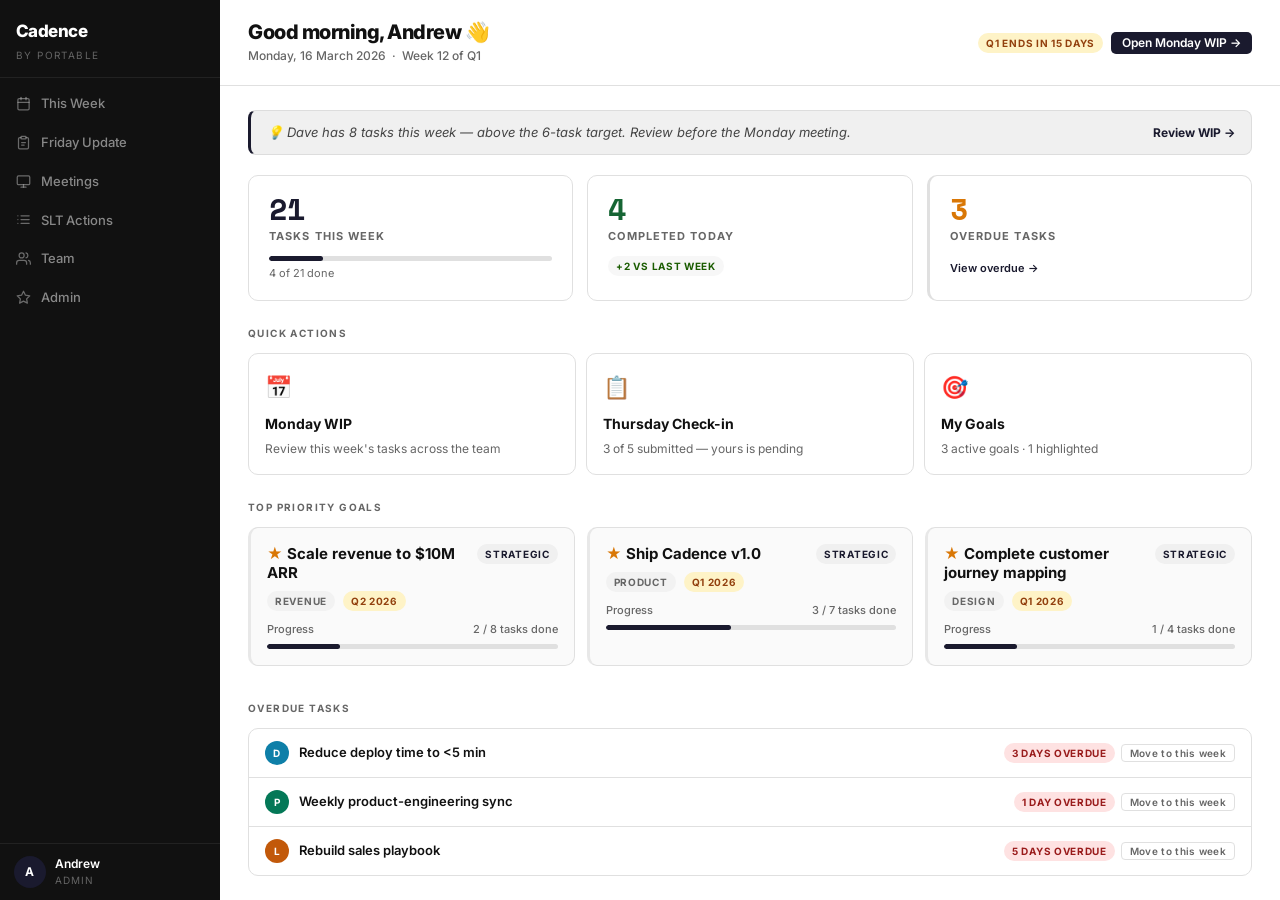
==== index.html @ b06bafb5 "Initial commit — Cadence by Portable prototype Navigation, This Week, Friday Update, Meetings, SLT A" ====
<!DOCTYPE html>
<html lang="en">
<head>
  <meta charset="UTF-8">
  <meta name="viewport" content="width=device-width, initial-scale=1.0">
  <title>Dashboard — Cadence</title>
  <link rel="stylesheet" href="styles.css">
</head>
<body>
<div class="app">
  <main class="main-content">
    <div class="page-header">
      <div>
        <h1>Good morning, Andrew 👋</h1>
        <div class="header-sub">Monday, 16 March 2026 &nbsp;·&nbsp; Week 12 of Q1</div>
      </div>
      <div class="flex items-center gap-8">
        <span class="tag tag-amber">Q1 ends in 15 days</span>
        <a href="wip.html" class="btn btn-primary btn-sm">Open Monday WIP →</a>
      </div>
    </div>

    <div class="page-body">

      <!-- SUGGESTION STRIP -->
      <div class="suggestion-strip">
        <span>💡 Dave has 8 tasks this week — above the 6-task target. Review before the Monday meeting.</span>
        <a href="wip.html" style="font-style:normal; font-weight:700; color:var(--purple); font-size:12px; white-space:nowrap">Review WIP →</a>
      </div>

      <!-- STATS ROW -->
      <div class="dash-grid mb-24">
        <div class="stat-card">
          <div class="stat-number purple">21</div>
          <div class="stat-label">Tasks this week</div>
          <div style="margin-top:10px">
            <div class="progress-track">
              <div class="progress-fill" style="width:19%"></div>
            </div>
            <div class="text-xs text-mid mt-4">4 of 21 done</div>
          </div>
        </div>
        <div class="stat-card">
          <div class="stat-number green">4</div>
          <div class="stat-label">Completed today</div>
          <div style="margin-top:10px">
            <div class="flex gap-4">
              <span class="tag tag-lime">+2 vs last week</span>
            </div>
          </div>
        </div>
        <div class="stat-card card-accent-lime" style="border-left-width:3px">
          <div class="stat-number" style="color:#D97706">3</div>
          <div class="stat-label">Overdue tasks</div>
          <div style="margin-top:10px">
            <a href="tasks.html" class="text-xs text-purple font-600">View overdue →</a>
          </div>
        </div>
      </div>

      <!-- QUICK ACTIONS -->
      <div class="section-heading">Quick actions</div>
      <div class="quick-actions mb-24">
        <a href="wip.html" class="quick-action-card">
          <div class="quick-action-icon">📅</div>
          <div class="quick-action-title">Monday WIP</div>
          <div class="quick-action-sub">Review this week's tasks across the team</div>
        </a>
        <a href="checkin.html" class="quick-action-card">
          <div class="quick-action-icon">📋</div>
          <div class="quick-action-title">Thursday Check-in</div>
          <div class="quick-action-sub">3 of 5 submitted — yours is pending</div>
        </a>
        <a href="goals.html" class="quick-action-card">
          <div class="quick-action-icon">🎯</div>
          <div class="quick-action-title">My Goals</div>
          <div class="quick-action-sub">3 active goals · 1 highlighted</div>
        </a>
      </div>

      <!-- HIGHLIGHTED GOALS -->
      <div class="section-heading">Top priority goals</div>
      <div style="display:grid; grid-template-columns: repeat(auto-fill, minmax(300px, 1fr)); gap:12px; margin-bottom:24px">

        <div class="goal-card highlighted">
          <div class="goal-card-header">
            <div class="goal-title">Scale revenue to $10M ARR</div>
            <span class="tag tag-purple">Strategic</span>
          </div>
          <div class="goal-meta">
            <span class="tag tag-default">Revenue</span>
            <span class="tag tag-amber">Q2 2026</span>
          </div>
          <div class="goal-progress-row"><span>Progress</span><span>2 / 8 tasks done</span></div>
          <div class="progress-track"><div class="progress-fill" style="width:25%"></div></div>
        </div>

        <div class="goal-card highlighted">
          <div class="goal-card-header">
            <div class="goal-title">Ship Cadence v1.0</div>
            <span class="tag tag-purple">Strategic</span>
          </div>
          <div class="goal-meta">
            <span class="tag tag-default">Product</span>
            <span class="tag tag-amber">Q1 2026</span>
          </div>
          <div class="goal-progress-row"><span>Progress</span><span>3 / 7 tasks done</span></div>
          <div class="progress-track"><div class="progress-fill" style="width:43%"></div></div>
        </div>

        <div class="goal-card highlighted">
          <div class="goal-card-header">
            <div class="goal-title">Complete customer journey mapping</div>
            <span class="tag tag-purple">Strategic</span>
          </div>
          <div class="goal-meta">
            <span class="tag tag-default">Design</span>
            <span class="tag tag-amber">Q1 2026</span>
          </div>
          <div class="goal-progress-row"><span>Progress</span><span>1 / 4 tasks done</span></div>
          <div class="progress-track"><div class="progress-fill" style="width:25%"></div></div>
        </div>

      </div>

      <!-- OVERDUE TASKS -->
      <div class="section-heading">Overdue tasks</div>
      <div class="card" style="padding:0; overflow:hidden">
        <div style="display:flex; align-items:center; justify-content:space-between; padding:12px 16px; border-bottom:1px solid var(--border)">
          <div style="display:flex; align-items:center; gap:10px">
            <div class="avatar avatar-dave avatar-sm">D</div>
            <span style="font-size:13px; font-weight:600">Reduce deploy time to &lt;5 min</span>
          </div>
          <div class="flex items-center gap-6">
            <span class="tag tag-red">3 days overdue</span>
            <button class="btn btn-xs btn-ghost">Move to this week</button>
          </div>
        </div>
        <div style="display:flex; align-items:center; justify-content:space-between; padding:12px 16px; border-bottom:1px solid var(--border)">
          <div style="display:flex; align-items:center; gap:10px">
            <div class="avatar avatar-paul avatar-sm">P</div>
            <span style="font-size:13px; font-weight:600">Weekly product-engineering sync</span>
          </div>
          <div class="flex items-center gap-6">
            <span class="tag tag-red">1 day overdue</span>
            <button class="btn btn-xs btn-ghost">Move to this week</button>
          </div>
        </div>
        <div style="display:flex; align-items:center; justify-content:space-between; padding:12px 16px">
          <div style="display:flex; align-items:center; gap:10px">
            <div class="avatar avatar-luke avatar-sm">L</div>
            <span style="font-size:13px; font-weight:600">Rebuild sales playbook</span>
          </div>
          <div class="flex items-center gap-6">
            <span class="tag tag-red">5 days overdue</span>
            <button class="btn btn-xs btn-ghost">Move to this week</button>
          </div>
        </div>
      </div>

    </div>
  </main>
</div>
<script src="nav.js"></script>
</body>
</html>
---- styles.css ----
/* ============================================================
   Cadence — Portable Leadership Tool
   Design System: Portable Brand
   ============================================================ */

@import url('https://fonts.googleapis.com/css2?family=Inter:ital,opsz,wght@0,14..32,300;0,14..32,400;0,14..32,500;0,14..32,600;0,14..32,700;0,14..32,800;0,14..32,900;1,14..32,400&family=Space+Mono:wght@400;700&display=swap');

/* ========================
   1. VARIABLES
   ======================== */
:root {
  /* Monochromatic palette (v1.1) */
  --black:      #111111;
  --dark:       #222222;
  --mid:        #666666;
  --light:      #999999;
  --border:     #E0E0E0;
  --bg:         #F7F7F7;
  --white:      #FFFFFF;
  --accent:     #1A1A2E;
  --green:      #2D6A4F;
  --red:        #C0392B;

  /* Legacy aliases for compatibility */
  --purple:     #1A1A2E;
  --purple-mid: #F0F0F0;
  --lime:       #E8E8E8;
  --lime-light: #F7F7F7;
  --card-bg:    #FFFFFF;
  --tag-bg:     #F2F2F2;

  --sidebar-w:  220px;
  --radius:     10px;
  --radius-sm:  6px;
  --shadow:     0 1px 3px rgba(0,0,0,0.07), 0 1px 2px rgba(0,0,0,0.04);
  --shadow-md:  0 4px 16px rgba(0,0,0,0.12);
}

/* ========================
   2. RESET & BASE
   ======================== */
*, *::before, *::after { box-sizing: border-box; margin: 0; padding: 0; }
html { font-size: 14px; }
body {
  font-family: 'Inter', -apple-system, BlinkMacSystemFont, sans-serif;
  color: var(--black);
  background: #FFFFFF;
  line-height: 1.6;
  -webkit-font-smoothing: antialiased;
}
a { color: inherit; text-decoration: none; }
button { cursor: pointer; font-family: inherit; border: none; background: none; }
input, textarea, select { font-family: inherit; font-size: inherit; }
ul, ol { list-style: none; }

/* ========================
   3. APP LAYOUT
   ======================== */
.app {
  display: flex;
  min-height: 100vh;
}
.main-content {
  flex: 1;
  margin-left: var(--sidebar-w);
  min-height: 100vh;
  display: flex;
  flex-direction: column;
}
.page-header {
  background: var(--white);
  border-bottom: 1px solid var(--border);
  padding: 20px 28px;
  display: flex;
  align-items: center;
  justify-content: space-between;
  gap: 16px;
  flex-wrap: wrap;
  position: sticky;
  top: 0;
  z-index: 100;
}
.page-header h1 {
  font-size: 20px;
  font-weight: 800;
  letter-spacing: -0.025em;
  color: var(--black);
  line-height: 1.2;
}
.page-header .header-sub {
  font-size: 12px;
  color: var(--mid);
  font-weight: 500;
  margin-top: 2px;
}
.page-body {
  padding: 24px 28px;
  flex: 1;
}

/* ========================
   4. SIDEBAR NAV
   ======================== */
.sidebar {
  width: var(--sidebar-w);
  background: var(--black);
  position: fixed;
  top: 0;
  left: 0;
  height: 100vh;
  display: flex;
  flex-direction: column;
  z-index: 200;
  overflow-y: auto;
}
.sidebar-brand {
  padding: 18px 16px 14px;
  border-bottom: 1px solid rgba(255,255,255,0.07);
}
.sidebar-brand .brand-name {
  font-size: 17px;
  font-weight: 800;
  color: var(--white);
  letter-spacing: -0.03em;
}
.sidebar-brand .brand-by {
  font-size: 10px;
  color: rgba(255,255,255,0.35);
  text-transform: uppercase;
  letter-spacing: 0.14em;
  margin-top: 2px;
}
.nav-group {
  flex: 1;
  padding: 6px 0;
}
.nav-item {
  display: flex;
  align-items: center;
  gap: 10px;
  padding: 9px 16px;
  color: rgba(255,255,255,0.5);
  font-size: 13px;
  font-weight: 500;
  transition: all 0.12s;
  position: relative;
}
.nav-item:hover {
  color: rgba(255,255,255,0.9);
  background: rgba(255,255,255,0.05);
}
.nav-item.active {
  color: var(--white);
  background: rgba(255,255,255,0.12);
}
.nav-item.active::before {
  content: '';
  position: absolute;
  left: 0;
  top: 6px;
  bottom: 6px;
  width: 3px;
  background: var(--lime);
  border-radius: 0 2px 2px 0;
}
.nav-item svg {
  width: 15px;
  height: 15px;
  flex-shrink: 0;
  opacity: 0.75;
}
.nav-item.active svg { opacity: 1; }
.nav-item .nav-label { flex: 1; }
.nav-divider {
  height: 1px;
  background: rgba(255,255,255,0.07);
  margin: 6px 16px;
}
.sidebar-footer {
  padding: 12px 14px;
  border-top: 1px solid rgba(255,255,255,0.07);
}
.user-chip {
  display: flex;
  align-items: center;
  gap: 9px;
}
.user-chip .name {
  font-size: 12px;
  font-weight: 600;
  color: var(--white);
  line-height: 1.3;
}
.user-chip .role {
  font-size: 10px;
  color: rgba(255,255,255,0.35);
  text-transform: uppercase;
  letter-spacing: 0.1em;
}

/* ========================
   5. BOTTOM NAV (mobile)
   ======================== */
.bottom-nav {
  display: none;
  position: fixed;
  bottom: 0;
  left: 0;
  right: 0;
  height: 62px;
  background: var(--black);
  border-top: 1px solid rgba(255,255,255,0.08);
  z-index: 200;
}
.bottom-nav-inner {
  display: flex;
  height: 100%;
}
.bottom-nav-item {
  flex: 1;
  display: flex;
  flex-direction: column;
  align-items: center;
  justify-content: center;
  gap: 2px;
  color: rgba(255,255,255,0.4);
  font-size: 9px;
  font-weight: 700;
  letter-spacing: 0.06em;
  text-transform: uppercase;
  transition: color 0.12s;
}
.bottom-nav-item.active { color: var(--lime); }
.bottom-nav-item svg { width: 20px; height: 20px; }

/* ========================
   6. AVATARS
   ======================== */
.avatar {
  width: 32px;
  height: 32px;
  border-radius: 50%;
  display: flex;
  align-items: center;
  justify-content: center;
  font-size: 12px;
  font-weight: 700;
  color: var(--white);
  flex-shrink: 0;
  letter-spacing: 0.02em;
}
.avatar-sm { width: 24px; height: 24px; font-size: 10px; }
.avatar-lg { width: 40px; height: 40px; font-size: 15px; }
.avatar-andrew { background: var(--purple); }
.avatar-luke    { background: #C2590A; }
.avatar-dave    { background: #0E7FA8; }
.avatar-sarah   { background: #C2185B; }
.avatar-paul    { background: #047857; }

/* ========================
   7. TAGS & BADGES
   ======================== */
.tag {
  display: inline-flex;
  align-items: center;
  gap: 3px;
  padding: 2px 8px;
  border-radius: 20px;
  font-size: 10px;
  font-weight: 700;
  letter-spacing: 0.07em;
  text-transform: uppercase;
  white-space: nowrap;
}
.tag-default  { background: var(--tag-bg); color: var(--mid); }
.tag-purple   { background: var(--purple-mid); color: var(--purple); }
.tag-lime     { background: var(--lime-light); color: #1a5c00; }
.tag-amber    { background: #FEF3C7; color: #92400E; }
.tag-red      { background: #FEE2E2; color: #991B1B; }
.tag-teal     { background: #ECFEFF; color: #155E75; }

.status-dot {
  width: 6px; height: 6px;
  border-radius: 50%;
  display: inline-block;
}
.status-dot.todo      { background: #CCCCCC; }
.status-dot.progress  { background: var(--purple); }
.status-dot.done      { background: #4ade80; }

/* ========================
   8. BUTTONS
   ======================== */
.btn {
  display: inline-flex;
  align-items: center;
  gap: 6px;
  padding: 8px 14px;
  border-radius: 6px;
  font-size: 13px;
  font-weight: 600;
  transition: all 0.12s;
  line-height: 1;
  white-space: nowrap;
  border: none;
}
.btn-primary  { background: var(--purple); color: var(--white); }
.btn-primary:hover { background: #000000; }
.btn-secondary { background: var(--purple-mid); color: var(--purple); }
.btn-secondary:hover { background: #DDDDDD; }
.btn-ghost { background: transparent; color: var(--mid); border: 1px solid var(--border); }
.btn-ghost:hover { border-color: var(--purple); color: var(--purple); }
.btn-lime { background: var(--lime); color: var(--black); font-weight: 700; }
.btn-lime:hover { background: #A8E040; }
.btn-danger { background: #FEE2E2; color: #991B1B; }
.btn-danger:hover { background: #FECACA; }
.btn-sm { padding: 5px 11px; font-size: 12px; border-radius: 5px; }
.btn-xs { padding: 3px 8px; font-size: 10px; border-radius: 4px; letter-spacing: 0.03em; }

/* ========================
   9. PROGRESS BARS
   ======================== */
.progress-track {
  height: 5px;
  background: var(--border);
  border-radius: 3px;
  overflow: hidden;
}
.progress-fill {
  height: 100%;
  border-radius: 3px;
  background: var(--purple);
  transition: width 0.3s ease;
}
.progress-fill.green { background: #4ade80; }
.progress-fill.lime  { background: var(--lime); }

/* ========================
   10. CARDS
   ======================== */
.card {
  background: var(--card-bg);
  border: 1px solid var(--border);
  border-radius: var(--radius);
  padding: 16px;
}
.card-sm { padding: 12px 16px; }
.card-accent-purple { border-left: 3px solid var(--purple); }
.card-accent-lime   { border-left: 3px solid var(--lime); }
.card-dark { background: var(--black); border-color: transparent; color: var(--white); }
.card-muted { background: var(--bg); }

/* ========================
   11. TABS
   ======================== */
.tabs {
  display: flex;
  border-bottom: 1px solid var(--border);
  margin-bottom: 20px;
  gap: 0;
}
.tab-btn {
  padding: 10px 16px;
  font-size: 13px;
  font-weight: 600;
  color: var(--mid);
  background: none;
  border: none;
  border-bottom: 2px solid transparent;
  margin-bottom: -1px;
  cursor: pointer;
  transition: all 0.12s;
}
.tab-btn:hover { color: var(--black); }
.tab-btn.active { color: var(--purple); border-bottom-color: var(--purple); }
.tab-panel { display: none; }
.tab-panel.active { display: block; }

/* ========================
   12. MODALS
   ======================== */
.modal-overlay {
  display: none;
  position: fixed;
  inset: 0;
  background: rgba(0,0,0,0.4);
  z-index: 500;
  align-items: center;
  justify-content: center;
  padding: 20px;
}
.modal-overlay.open { display: flex; }
.modal {
  background: var(--white);
  border-radius: 12px;
  max-width: 560px;
  width: 100%;
  max-height: 82vh;
  overflow-y: auto;
  box-shadow: var(--shadow-md);
}
.modal-header {
  padding: 20px 20px 16px;
  border-bottom: 1px solid var(--border);
  display: flex;
  align-items: flex-start;
  justify-content: space-between;
  gap: 12px;
}
.modal-header h2 { font-size: 16px; font-weight: 800; letter-spacing: -0.01em; }
.modal-header .modal-sub { font-size: 12px; color: var(--mid); margin-top: 3px; }
.modal-body { padding: 20px; }
.modal-footer {
  padding: 14px 20px;
  border-top: 1px solid var(--border);
  display: flex;
  justify-content: flex-end;
  gap: 8px;
}
.modal-close {
  font-size: 20px;
  color: var(--mid);
  line-height: 1;
  padding: 0 2px;
  flex-shrink: 0;
  margin-top: -2px;
}
.modal-close:hover { color: var(--black); }

/* ========================
   13. FORMS
   ======================== */
.form-group { margin-bottom: 14px; }
.form-label {
  display: block;
  font-size: 11px;
  font-weight: 700;
  color: var(--mid);
  text-transform: uppercase;
  letter-spacing: 0.1em;
  margin-bottom: 5px;
}
.form-input {
  width: 100%;
  padding: 8px 12px;
  border: 1px solid var(--border);
  border-radius: 6px;
  font-size: 13px;
  color: var(--black);
  background: var(--white);
  transition: border-color 0.12s;
  outline: none;
}
.form-input:focus { border-color: var(--purple); box-shadow: 0 0 0 3px rgba(0,0,0,0.06); }
.form-input-sm { padding: 6px 10px; font-size: 12px; }
textarea.form-input { resize: vertical; min-height: 70px; }
.form-select { appearance: none; background-image: url("data:image/svg+xml,%3Csvg xmlns='http://www.w3.org/2000/svg' width='12' height='12' viewBox='0 0 24 24' fill='none' stroke='%236B6586' stroke-width='2'%3E%3Cpolyline points='6 9 12 15 18 9'%3E%3C/polyline%3E%3C/svg%3E"); background-repeat: no-repeat; background-position: right 10px center; padding-right: 32px; }

/* ========================
   14. TASK CARDS (WIP)
   ======================== */
.task-card {
  background: var(--white);
  border: 1px solid var(--border);
  border-radius: 8px;
  padding: 10px 12px;
  display: flex;
  align-items: flex-start;
  gap: 10px;
  transition: border-color 0.12s;
}
.task-card + .task-card { margin-top: 6px; }
.task-card:hover { border-color: #CCCCCC; }
.task-card.tier-1-card { border-left: 3px solid var(--purple); background: var(--white); }
.task-card.done-card { opacity: 0.6; }
.task-card.done-card .task-title { text-decoration: line-through; color: var(--mid); }

.status-btn {
  flex-shrink: 0;
  width: 20px;
  height: 20px;
  border-radius: 50%;
  border: 2px solid var(--border);
  background: transparent;
  cursor: pointer;
  display: flex;
  align-items: center;
  justify-content: center;
  margin-top: 1px;
  transition: all 0.15s;
}
.status-btn.todo  { border-color: #CCCCCC; }
.status-btn.progress { border-color: var(--purple); background: var(--purple-mid); }
.status-btn.progress::after { content:''; width:6px; height:6px; border-radius:50%; background:var(--purple); }
.status-btn.done { border-color: #4ade80; background: #4ade80; }
.status-btn.done::after { content:''; display:block; width:10px; height:6px; border-left:2.5px solid #1a5c00; border-bottom:2.5px solid #1a5c00; transform: rotate(-45deg) translate(1px,-1px); }

.task-body { flex: 1; min-width: 0; }
.task-title { font-size: 13px; font-weight: 600; color: var(--black); line-height: 1.35; margin-bottom: 4px; }
.task-meta { display: flex; align-items: center; gap: 6px; flex-wrap: wrap; }
.goal-link { font-size: 11px; color: var(--purple); font-weight: 500; }
.goal-link::before { content: '↳ '; opacity: 0.55; }

/* ========================
   15. PERSON SECTIONS (WIP / Friday)
   ======================== */
.person-section {
  background: var(--white);
  border: 1px solid var(--border);
  border-radius: var(--radius);
  margin-bottom: 16px;
  overflow: hidden;
}
.person-section.overloaded { border-color: #FCD34D; }
.person-header {
  display: flex;
  align-items: center;
  justify-content: space-between;
  padding: 13px 16px;
  border-bottom: 1px solid var(--border);
  gap: 12px;
  flex-wrap: wrap;
}
.person-identity { display: flex; align-items: center; gap: 10px; }
.person-name { font-size: 14px; font-weight: 700; }
.person-count { font-size: 11px; color: var(--mid); font-weight: 500; margin-top: 1px; }
.review-toggle {
  display: inline-flex;
  align-items: center;
  gap: 7px;
  font-size: 12px;
  font-weight: 600;
  color: var(--mid);
  padding: 5px 12px;
  border: 1px solid var(--border);
  border-radius: 20px;
  transition: all 0.15s;
}
.review-toggle:hover { border-color: var(--purple); color: var(--purple); }
.review-toggle.done { background: #F0FDF4; border-color: #86efac; color: #166534; }
.toggle-pip { width: 8px; height: 8px; border-radius: 50%; background: var(--border); transition: background 0.15s; }
.review-toggle.done .toggle-pip { background: #4ade80; }

.person-tier { padding: 12px 16px; }
.person-tier + .person-tier { border-top: 1px solid var(--border); }
.tier-label { margin-bottom: 10px; display: flex; align-items: center; gap: 8px; }
.tier-1-badge {
  display: inline-flex;
  align-items: center;
  gap: 4px;
  background: #FEF3C7;
  color: #92400E;
  font-size: 10px;
  font-weight: 700;
  letter-spacing: 0.09em;
  text-transform: uppercase;
  padding: 3px 9px;
  border-radius: 20px;
}
.tier-2-label { font-size: 10px; font-weight: 700; letter-spacing: 0.1em; text-transform: uppercase; color: var(--mid); }

.add-task-btn {
  display: inline-flex;
  align-items: center;
  gap: 5px;
  font-size: 12px;
  font-weight: 500;
  color: var(--mid);
  padding: 4px 0;
  margin-top: 8px;
  transition: color 0.12s;
}
.add-task-btn:hover { color: var(--purple); }
.add-task-form {
  display: none;
  margin-top: 8px;
  padding: 12px;
  background: var(--tag-bg);
  border-radius: 8px;
  gap: 8px;
  flex-direction: column;
}
.add-task-form.visible { display: flex; }

/* ========================
   16. ALERT BANNERS
   ======================== */
.alert-banner {
  display: flex;
  align-items: center;
  gap: 12px;
  padding: 12px 16px;
  border-radius: 8px;
  margin-bottom: 16px;
  flex-wrap: wrap;
}
.alert-overload {
  background: #FEF9EC;
  border: 1px solid #FCD34D;
}
.alert-overload .alert-text { font-size: 13px; font-weight: 600; color: #92400E; flex: 1; }
.alert-icon { font-size: 16px; flex-shrink: 0; }

.suggestion-strip {
  background: var(--purple-mid);
  border: 1px solid #DDDDDD;
  border-left: 3px solid var(--purple);
  border-radius: 8px;
  padding: 11px 16px;
  display: flex;
  align-items: center;
  justify-content: space-between;
  gap: 12px;
  margin-bottom: 20px;
  font-size: 13px;
  color: #444444;
  font-style: italic;
}

/* ========================
   17. GOAL CARDS
   ======================== */
.goal-card {
  background: var(--white);
  border: 1px solid var(--border);
  border-radius: var(--radius);
  padding: 16px;
  margin-bottom: 10px;
  transition: border-color 0.12s;
}
.goal-card:hover { border-color: #CCCCCC; }
.goal-card.highlighted {
  border-left: 3px solid var(--lime);
  background: #FAFAFA;
}
.goal-card-header {
  display: flex;
  align-items: flex-start;
  justify-content: space-between;
  gap: 12px;
  margin-bottom: 8px;
}
.goal-title { font-size: 15px; font-weight: 700; color: var(--black); line-height: 1.3; flex: 1; }
.goal-card.highlighted .goal-title::before { content: '★ '; color: #D97706; }
.goal-meta { display: flex; align-items: center; gap: 8px; flex-wrap: wrap; margin-bottom: 10px; }
.shift-badge {
  display: inline-flex;
  align-items: center;
  gap: 3px;
  font-size: 10px;
  font-weight: 700;
  letter-spacing: 0.05em;
  color: #C2410C;
  background: #FFF7ED;
  padding: 2px 8px;
  border-radius: 20px;
}
.goal-progress-row {
  display: flex;
  align-items: center;
  justify-content: space-between;
  font-size: 11px;
  color: var(--mid);
  margin-bottom: 5px;
  font-weight: 500;
}
.goal-add-task-link {
  background: none; border: none; padding: 0; cursor: pointer;
  font-size: 11px; font-weight: 600; color: var(--purple);
  opacity: 0; transition: opacity 0.15s;
}
.goal-card:hover .goal-add-task-link { opacity: 1; }
.goal-task-add { padding: 0 0 4px; }

/* Scope option buttons (radio style) in modals */
.scope-opt {
  display: inline-flex; align-items: center; gap: 6px;
  padding: 6px 12px; border-radius: 6px;
  border: 1px solid var(--border); cursor: pointer;
  font-size: 12px; font-weight: 600; color: var(--mid);
  transition: border-color 0.15s, color 0.15s;
}
.scope-opt input[type="radio"] { display: none; }
.scope-opt:hover { border-color: var(--purple); color: var(--purple); }
.scope-opt.active { border-color: var(--purple); background: var(--purple-mid); color: var(--purple); }

.goal-footer {
  display: flex;
  align-items: center;
  justify-content: space-between;
  margin-top: 12px;
  padding-top: 10px;
  border-top: 1px solid var(--border);
}

/* ========================
   18. CHECK-IN CARDS
   ======================== */
.checkin-card {
  background: var(--white);
  border: 1px solid var(--border);
  border-radius: var(--radius);
  margin-bottom: 10px;
  overflow: hidden;
}
.checkin-card-header {
  display: flex;
  align-items: center;
  justify-content: space-between;
  padding: 13px 16px;
  cursor: pointer;
  user-select: none;
  gap: 12px;
}
.checkin-card-header:hover { background: var(--bg); }
.submitted-badge { display: flex; align-items: center; gap: 5px; font-size: 11px; font-weight: 700; }
.submitted-badge.yes { color: #166534; }
.submitted-badge.no  { color: var(--mid); }
.chevron { transition: transform 0.2s; font-size: 14px; color: var(--mid); }
.chevron.open { transform: rotate(90deg); }
.checkin-body {
  display: none;
  padding: 4px 16px 16px;
}
.checkin-body.expanded { display: block; }
.checkin-section-label {
  font-size: 10px;
  font-weight: 700;
  text-transform: uppercase;
  letter-spacing: 0.1em;
  color: var(--mid);
  margin: 14px 0 8px;
}
.checkin-item {
  display: flex;
  align-items: flex-start;
  justify-content: space-between;
  gap: 10px;
  padding: 8px 10px;
  border-radius: 6px;
  margin-bottom: 4px;
}
.checkin-item.win-item { background: #F0FDF4; }
.checkin-item.challenge-item { background: #FFFBEB; }
.checkin-item-text { font-size: 13px; line-height: 1.5; flex: 1; color: var(--black); }
.checkin-item-actions { display: flex; gap: 4px; flex-shrink: 0; }
.comment-thread {
  margin: 4px 0 8px 10px;
  padding: 8px 12px;
  background: var(--purple-mid);
  border-radius: 6px;
  font-size: 12px;
}
.comment-row { display: flex; gap: 7px; margin-bottom: 5px; }
.comment-row:last-child { margin-bottom: 0; }
.comment-author { font-weight: 700; color: var(--purple); flex-shrink: 0; }
.comment-text { color: #444444; line-height: 1.5; }
.question-item {
  padding: 9px 12px;
  background: var(--tag-bg);
  border-radius: 6px;
  margin-bottom: 6px;
  font-size: 13px;
}
.question-target { font-size: 11px; font-weight: 700; color: var(--purple); margin-bottom: 3px; }
.question-answer { font-size: 12px; color: #444444; font-style: italic; margin-top: 5px; padding-top: 5px; border-top: 1px solid #DDDDDD; }

/* ========================
   19. DASHBOARD
   ======================== */
.dash-grid {
  display: grid;
  grid-template-columns: repeat(3, 1fr);
  gap: 14px;
  margin-bottom: 24px;
}
.stat-card {
  background: var(--white);
  border: 1px solid var(--border);
  border-radius: var(--radius);
  padding: 18px 20px;
}
.stat-number {
  font-family: 'Space Mono', monospace;
  font-size: 30px;
  font-weight: 700;
  color: var(--black);
  line-height: 1;
  margin-bottom: 4px;
}
.stat-number.purple { color: var(--purple); }
.stat-number.green  { color: #166534; }
.stat-label { font-size: 11px; font-weight: 700; text-transform: uppercase; letter-spacing: 0.1em; color: var(--mid); }
.quick-actions { display: flex; gap: 10px; flex-wrap: wrap; margin-bottom: 24px; }
.quick-action-card {
  flex: 1;
  min-width: 200px;
  background: var(--white);
  border: 1px solid var(--border);
  border-radius: var(--radius);
  padding: 16px;
  transition: border-color 0.12s, box-shadow 0.12s;
  cursor: pointer;
  text-align: left;
}
.quick-action-card:hover { border-color: var(--purple); box-shadow: var(--shadow); }
.quick-action-icon { font-size: 22px; margin-bottom: 8px; }
.quick-action-title { font-size: 14px; font-weight: 700; color: var(--black); margin-bottom: 3px; }
.quick-action-sub { font-size: 12px; color: var(--mid); }
.section-heading {
  font-size: 10px;
  font-weight: 700;
  text-transform: uppercase;
  letter-spacing: 0.14em;
  color: var(--mid);
  margin-bottom: 12px;
}

/* ========================
   20. FRIDAY / COMPLETION
   ======================== */
.completion-grid {
  display: grid;
  grid-template-columns: repeat(auto-fill, minmax(200px, 1fr));
  gap: 12px;
  margin-bottom: 24px;
}
.completion-card {
  background: var(--white);
  border: 1px solid var(--border);
  border-radius: 8px;
  padding: 14px 16px;
  display: flex;
  align-items: center;
  gap: 12px;
}
.completion-fraction {
  font-family: 'Space Mono', monospace;
  font-size: 22px;
  font-weight: 700;
  color: var(--black);
  line-height: 1;
}
.completion-info .c-name { font-size: 13px; font-weight: 700; margin-bottom: 1px; }
.completion-info .c-pct { font-size: 11px; color: var(--mid); }
.incomplete-task {
  display: flex;
  align-items: center;
  justify-content: space-between;
  gap: 10px;
  padding: 9px 12px;
  background: #FFFBEB;
  border: 1px solid #FDE68A;
  border-radius: 6px;
  margin-bottom: 6px;
}
.incomplete-task .t-name { font-size: 13px; font-weight: 600; flex: 1; }

/* ========================
   21. TEAM VIEW
   ======================== */
.team-grid {
  display: grid;
  grid-template-columns: repeat(auto-fill, minmax(280px, 1fr));
  gap: 14px;
}
.team-card {
  background: var(--white);
  border: 1px solid var(--border);
  border-radius: var(--radius);
  padding: 18px;
}
.team-card-header { display: flex; align-items: center; gap: 12px; margin-bottom: 14px; }
.team-member-name { font-size: 15px; font-weight: 700; }
.team-member-role { font-size: 11px; color: var(--mid); margin-top: 1px; }
.team-stat-row { display: flex; gap: 20px; margin-bottom: 12px; }
.team-stat { flex: 1; }
.team-stat-val { font-family: 'Space Mono', monospace; font-size: 20px; font-weight: 700; color: var(--black); }
.team-stat-key { font-size: 10px; font-weight: 700; text-transform: uppercase; letter-spacing: 0.08em; color: var(--mid); }

/* ========================
   22. ADMIN
   ======================== */
.admin-table { width: 100%; border-collapse: collapse; }
.admin-table th {
  text-align: left;
  font-size: 10px;
  font-weight: 700;
  text-transform: uppercase;
  letter-spacing: 0.1em;
  color: var(--mid);
  padding: 8px 12px;
  background: var(--bg);
  border-bottom: 1px solid var(--border);
}
.admin-table td {
  padding: 12px 12px;
  border-bottom: 1px solid var(--border);
  font-size: 13px;
  vertical-align: middle;
}
.admin-table tr:last-child td { border-bottom: none; }
.admin-table tr:hover td { background: var(--bg); }

/* ========================
   23. VIEW TOGGLE
   ======================== */
.view-toggle {
  display: inline-flex;
  background: var(--tag-bg);
  border-radius: 8px;
  padding: 3px;
  gap: 2px;
}
.vt-btn {
  padding: 5px 12px;
  font-size: 12px;
  font-weight: 600;
  border-radius: 6px;
  color: var(--mid);
  cursor: pointer;
  transition: all 0.12s;
}
.vt-btn.active { background: var(--white); color: var(--purple); box-shadow: 0 1px 3px rgba(0,0,0,0.1); }

/* ========================
   24. UTILITIES
   ======================== */
.flex         { display: flex; }
.flex-col     { flex-direction: column; }
.items-center { align-items: center; }
.items-start  { align-items: flex-start; }
.justify-between { justify-content: space-between; }
.justify-end  { justify-content: flex-end; }
.flex-wrap    { flex-wrap: wrap; }
.flex-1       { flex: 1; }
.gap-4  { gap: 4px; }
.gap-6  { gap: 6px; }
.gap-8  { gap: 8px; }
.gap-10 { gap: 10px; }
.gap-12 { gap: 12px; }
.gap-16 { gap: 16px; }
.mt-4   { margin-top: 4px; }
.mt-8   { margin-top: 8px; }
.mt-12  { margin-top: 12px; }
.mt-16  { margin-top: 16px; }
.mt-20  { margin-top: 20px; }
.mt-24  { margin-top: 24px; }
.mb-4   { margin-bottom: 4px; }
.mb-8   { margin-bottom: 8px; }
.mb-12  { margin-bottom: 12px; }
.mb-16  { margin-bottom: 16px; }
.mb-20  { margin-bottom: 20px; }
.mb-24  { margin-bottom: 24px; }
.text-mid    { color: var(--mid); }
.text-purple { color: var(--purple); }
.text-green  { color: #166534; }
.text-amber  { color: #D97706; }
.text-sm  { font-size: 12px; }
.text-xs  { font-size: 11px; }
.text-xxs { font-size: 10px; }
.font-700 { font-weight: 700; }
.font-600 { font-weight: 600; }
.mono     { font-family: 'Space Mono', monospace; }
.italic   { font-style: italic; }
.uppercase { text-transform: uppercase; }
.truncate { overflow: hidden; text-overflow: ellipsis; white-space: nowrap; }
.w-full   { width: 100%; }
.hidden   { display: none !important; }
.divider  { height: 1px; background: var(--border); margin: 16px 0; }

/* ========================
   25. RESPONSIVE
   ======================== */
@media (max-width: 768px) {
  .sidebar     { display: none; }
  .main-content { margin-left: 0; padding-bottom: 72px; }
  .bottom-nav  { display: block; }
  .page-header { padding: 14px 16px; }
  .page-body   { padding: 16px; }
  .dash-grid   { grid-template-columns: 1fr 1fr; }
  .team-grid   { grid-template-columns: 1fr; }
  .completion-grid { grid-template-columns: 1fr 1fr; }
}
@media (max-width: 480px) {
  .dash-grid   { grid-template-columns: 1fr; }
  .completion-grid { grid-template-columns: 1fr; }
  .page-header { flex-direction: column; align-items: flex-start; }
}

/* ========================
   26. ENTRY LIST (My Entry form)
   ======================== */
.entry-list { display: flex; flex-direction: column; }
.entry-row {
  display: flex;
  align-items: flex-start;
  gap: 8px;
  padding: 6px 0;
  border-bottom: 1px solid var(--border);
}
.entry-row:last-child { border-bottom: none; }
.entry-bullet { color: var(--mid); font-size: 15px; flex-shrink: 0; line-height: 1.5; user-select: none; }
.entry-input {
  flex: 1;
  border: none;
  outline: none;
  font-size: 13px;
  color: var(--black);
  padding: 2px 0;
  background: transparent;
  font-family: inherit;
  line-height: 1.5;
}
.entry-input::placeholder { color: #CCCCCC; font-style: italic; }
.entry-text {
  flex: 1;
  font-size: 13px;
  color: var(--black);
  cursor: text;
  padding: 2px 0;
  line-height: 1.5;
}
.entry-text:hover { color: var(--purple); }
.entry-remove { color: #DDDDDD; font-size: 16px; line-height: 1; padding: 2px 3px; flex-shrink: 0; transition: color 0.12s; }
.entry-remove:hover { color: #991B1B; }

/* ========================
   27. CLEAN CHECK-IN ITEMS (Team View)
   ======================== */
.ci-section { margin-bottom: 12px; }
.ci-section-label {
  font-size: 10px;
  font-weight: 700;
  text-transform: uppercase;
  letter-spacing: 0.1em;
  color: var(--mid);
  margin-bottom: 6px;
}
.ci-item {
  display: flex;
  align-items: flex-start;
  justify-content: space-between;
  gap: 10px;
  padding: 7px 0;
  border-bottom: 1px solid var(--border);
}
.ci-item:last-child { border-bottom: none; }
.ci-item-text { flex: 1; font-size: 13px; color: var(--black); line-height: 1.5; }
.ci-item-text::before { content: '• '; color: var(--mid); }
.ci-item-actions { display: flex; align-items: center; gap: 6px; flex-shrink: 0; padding-top: 1px; }
.comment-link {
  font-size: 11px;
  color: var(--mid);
  cursor: pointer;
  transition: color 0.12s;
  white-space: nowrap;
  display: inline-flex;
  align-items: center;
  gap: 3px;
}
.comment-link:hover { color: var(--purple); }
.comment-link.has-comments { color: var(--purple); font-weight: 600; }
.ci-convert-btn {
  font-size: 10px;
  font-weight: 700;
  letter-spacing: 0.04em;
  padding: 2px 7px;
  border-radius: 4px;
  cursor: pointer;
  border: 1px solid var(--border);
  color: var(--mid);
  white-space: nowrap;
  transition: all 0.12s;
  background: none;
}
.ci-convert-btn:hover { border-color: var(--purple); color: var(--purple); }
.ci-convert-btn.agenda:hover { border-color: #4ade80; color: #166534; }

/* Emoji reactions on check-in items */
.ci-reactions { display: flex; gap: 4px; margin-right: 2px; }
.ci-reaction {
  display: inline-flex; align-items: center; gap: 3px;
  padding: 2px 7px; border-radius: 20px; font-size: 11px;
  border: 1px solid var(--border); background: transparent;
  cursor: pointer; line-height: 1.5; transition: border-color 0.12s, background 0.12s;
  font-family: inherit;
}
.ci-reaction:hover { border-color: #CCCCCC; background: var(--tag-bg); }
.ci-reaction.active { border-color: var(--purple); background: var(--purple-mid); }
.ci-reaction .rn-emoji { font-size: 12px; }
.ci-reaction .rn-count { font-size: 10px; font-weight: 700; color: var(--mid); min-width: 6px; }
.ci-reaction.active .rn-count { color: var(--purple); }
.ci-comment-thread {
  display: none;
  margin: 2px 0 8px 10px;
  padding: 10px 12px;
  background: var(--purple-mid);
  border-radius: 6px;
  font-size: 12px;
}
.ci-comment-thread.open { display: block; }
.ci-comment-row { display: flex; gap: 8px; margin-bottom: 5px; }
.ci-comment-row:last-child { margin-bottom: 0; }
.ci-comment-author { font-weight: 700; color: var(--purple); flex-shrink: 0; }
.ci-comment-text { color: #444444; line-height: 1.5; }

/* Email notification toast */
.ci-email-toast {
  position: fixed; bottom: 24px; right: 24px; z-index: 9999;
  display: flex; align-items: center; gap: 8px;
  padding: 10px 16px; border-radius: 8px;
  background: var(--black); color: #fff;
  font-size: 13px; font-weight: 500;
  box-shadow: 0 4px 20px rgba(0,0,0,0.25);
  opacity: 0; transform: translateY(8px);
  transition: opacity 0.2s ease, transform 0.2s ease;
  pointer-events: none;
}
.ci-email-toast.visible { opacity: 1; transform: translateY(0); }

/* ========================
   28. TASK EXTRAS (thread, actions, menu)
   ======================== */

/* Right-side action column on task cards */
.task-actions {
  display: flex;
  flex-direction: column;
  align-items: center;
  gap: 4px;
  flex-shrink: 0;
  margin-top: 1px;
}
.task-thread-btn {
  display: flex;
  align-items: center;
  gap: 3px;
  font-size: 10px;
  color: #CCCCCC;
  padding: 3px 4px;
  border-radius: 4px;
  transition: color 0.12s, background 0.12s;
  line-height: 1;
}
.task-thread-btn:hover,
.task-thread-btn.active { color: var(--purple); background: var(--purple-mid); }
.thread-count { font-size: 9px; font-weight: 700; min-width: 8px; }
.task-menu-btn {
  font-size: 15px;
  color: #CCCCCC;
  padding: 2px 4px;
  border-radius: 4px;
  line-height: 1;
  transition: color 0.12s, background 0.12s;
}
.task-menu-btn:hover { color: var(--purple); background: var(--purple-mid); }

/* Inline thread panel */
.task-thread {
  display: none;
  margin-top: 8px;
  border-top: 1px solid var(--border);
  padding-top: 8px;
}
.task-thread.open { display: block; }
.thread-msg {
  display: flex;
  gap: 8px;
  margin-bottom: 8px;
}
.thread-msg-body { font-size: 12px; line-height: 1.5; }
.thread-author { font-weight: 700; color: var(--black); margin-right: 5px; }
.thread-time { font-size: 10px; color: var(--mid); }
.thread-text { color: #444444; margin-top: 2px; }
.thread-compose {
  display: flex;
  align-items: center;
  gap: 8px;
  margin-top: 6px;
}
.thread-input {
  flex: 1;
  font-size: 12px;
  padding: 5px 9px;
  border: 1px solid var(--border);
  border-radius: 6px;
  background: var(--tag-bg);
  color: var(--black);
  outline: none;
  font-family: inherit;
}
.thread-input:focus { border-color: var(--purple); background: var(--white); }

/* Legacy compat */
.task-footer {
  display: flex;
  align-items: center;
  gap: 8px;
  margin-top: 5px;
  padding-top: 5px;
  border-top: 1px solid var(--border);
}
.task-comment-link { font-size: 11px; color: var(--mid); cursor: pointer; transition: color 0.12s; }
.task-comment-link:hover { color: var(--purple); }
.task-reorder { display: flex; flex-direction: column; gap: 0; flex-shrink: 0; }
.task-reorder-btn { font-size: 10px; color: #DDDDDD; line-height: 1.2; padding: 0 3px; transition: color 0.12s; }
.task-reorder-btn:hover { color: var(--purple); }
.task-menu-wrap { position: relative; }
.task-more-btn { font-size: 17px; color: var(--mid); padding: 0 4px; line-height: 1; transition: color 0.12s; }
.task-more-btn:hover { color: var(--purple); }
.task-menu {
  display: none;
  position: absolute;
  right: 0;
  top: calc(100% + 2px);
  z-index: 50;
  background: var(--white);
  border: 1px solid var(--border);
  border-radius: 8px;
  box-shadow: var(--shadow-md);
  min-width: 190px;
  padding: 4px 0;
}
.task-menu.open { display: block; }
.task-menu button,
.task-menu-item {
  display: block;
  width: 100%;
  text-align: left;
  padding: 8px 14px;
  font-size: 12px;
  font-weight: 500;
  color: var(--black);
  background: none;
  border: none;
  cursor: pointer;
  font-family: inherit;
  transition: background 0.1s;
}
.task-menu button:hover,
.task-menu-item:hover { background: var(--tag-bg); color: var(--purple); }
.task-menu-divider { height: 1px; background: var(--border); margin: 4px 0; }
.task-menu-item.danger,
.task-menu button.danger { color: #991B1B; }
.task-menu-item.danger:hover,
.task-menu button.danger:hover { background: #FEE2E2; color: #991B1B; }

/* ========================
   29. AGENDA RADIO LIST
   ======================== */
.agenda-option {
  display: flex;
  align-items: center;
  gap: 10px;
  padding: 10px 12px;
  border: 1px solid var(--border);
  border-radius: 7px;
  margin-bottom: 6px;
  cursor: pointer;
  transition: border-color 0.12s;
}
.agenda-option:hover { border-color: var(--purple); }
.agenda-option input[type="radio"] { accent-color: var(--purple); width: 15px; height: 15px; flex-shrink: 0; }
.agenda-option-name { font-size: 13px; font-weight: 600; display: block; }
.agenda-option-sub { font-size: 11px; color: var(--mid); display: block; margin-top: 1px; }

/* ========================
   30. HISTORY TIMELINE (Admin)
   ======================== */
.history-timeline { position: relative; padding-left: 22px; }
.history-timeline::before { content: ''; position: absolute; left: 7px; top: 0; bottom: 0; width: 1px; background: var(--border); }
.history-group { margin-bottom: 24px; }
.history-group-title { font-size: 12px; font-weight: 700; color: var(--black); margin-bottom: 10px; }
.history-event {
  position: relative;
  margin-bottom: 10px;
  padding: 10px 12px;
  background: var(--white);
  border: 1px solid var(--border);
  border-radius: 7px;
}
.history-event::before {
  content: '';
  position: absolute;
  left: -18px;
  top: 12px;
  width: 9px;
  height: 9px;
  border-radius: 50%;
  border: 2px solid var(--white);
  background: var(--border);
}
.history-event.shift::before { background: #D97706; }
.history-event.create::before { background: #4ade80; }
.history-event.complete::before { background: var(--purple); }
.history-event-date { font-size: 10px; font-weight: 700; color: var(--mid); text-transform: uppercase; letter-spacing: 0.08em; margin-bottom: 3px; }
.history-event-title { font-size: 13px; font-weight: 600; color: var(--black); margin-bottom: 2px; }
.history-event-detail { font-size: 12px; color: var(--mid); font-style: italic; }

/* ========================
   31. QUARTERLY OBJECTIVES
   ======================== */
.qobj-card {
  background: var(--black);
  border-radius: var(--radius);
  padding: 16px;
  margin-bottom: 10px;
  color: var(--white);
}
.qobj-title { font-size: 15px; font-weight: 700; margin-bottom: 6px; line-height: 1.3; }
.qobj-meta { display: flex; gap: 8px; flex-wrap: wrap; margin-bottom: 10px; }
.qobj-tag { display: inline-flex; padding: 2px 8px; border-radius: 20px; font-size: 10px; font-weight: 700; letter-spacing: 0.07em; text-transform: uppercase; }
.qobj-tag.strategic { background: rgba(255,255,255,0.15); color: var(--purple-mid); }
.qobj-tag.q { background: rgba(190,249,88,0.15); color: var(--lime); }
.qobj-progress-label { font-size: 11px; color: rgba(255,255,255,0.5); margin-bottom: 5px; display: flex; justify-content: space-between; }
.qobj-track { height: 4px; background: rgba(255,255,255,0.12); border-radius: 2px; }
.qobj-fill { height: 100%; background: var(--lime); border-radius: 2px; }
.qobj-owners { display: flex; gap: 4px; margin-top: 10px; align-items: center; }
.qobj-owners-label { font-size: 11px; color: rgba(255,255,255,0.4); margin-right: 2px; }

/* Light variant (Goals page) */
.qobj-section {}
.qobj-grid {
  display: grid;
  grid-template-columns: repeat(3, 1fr);
  gap: 10px;
}
@media (max-width: 900px) { .qobj-grid { grid-template-columns: 1fr; } }
.qobj-card.light {
  background: var(--white);
  color: var(--black);
  border: 1px solid var(--border);
}
/* Override existing dark card in light context via new BEM approach */
.qobj-grid .qobj-card {
  background: var(--white);
  color: var(--black);
  border: 1px solid var(--border);
}
.qobj-grid .qobj-card .qobj-title { color: var(--black); font-size: 14px; }
.qobj-header { display: flex; align-items: flex-start; gap: 10px; margin-bottom: 12px; }
.qobj-num { font-size: 11px; font-weight: 800; color: var(--mid); background: var(--tag-bg); padding: 2px 7px; border-radius: 20px; flex-shrink: 0; margin-top: 2px; }
.qobj-progress-row { display: flex; align-items: baseline; gap: 6px; margin-bottom: 6px; margin-top: 10px; }
.qobj-pct { font-size: 20px; font-weight: 800; color: var(--black); font-family: 'Space Mono', monospace; }
.qobj-sub { font-size: 11px; color: var(--mid); }
.qobj-owner-label { font-size: 11px; color: var(--mid); margin-left: 4px; }

/* ========================
   32. TEAM CARD PRIORITIES
   ======================== */
.team-priorities { margin-top: 10px; padding-top: 10px; border-top: 1px solid var(--border); }
.team-priorities-label { font-size: 10px; font-weight: 700; text-transform: uppercase; letter-spacing: 0.08em; color: var(--mid); margin-bottom: 6px; }
.team-priority-item {
  display: flex;
  align-items: center;
  gap: 7px;
  padding: 4px 0;
  font-size: 12px;
  color: var(--black);
  border-bottom: 1px solid var(--border);
}
.team-priority-item:last-child { border-bottom: none; }
.team-priority-dot,
.tp-dot { width: 6px; height: 6px; border-radius: 50%; flex-shrink: 0; background: #DDDDDD; }
.team-priority-dot.progress,
.tp-dot.progress { background: var(--purple); }
.team-priority-dot.done,
.tp-dot.done { background: #4ade80; }
.team-priority-dot.todo,
.tp-dot.todo { background: #DDDDDD; }
.team-priority-text,
.tp-text { flex: 1; overflow: hidden; text-overflow: ellipsis; white-space: nowrap; }

/* ========================
   30. MEETINGS PAGE
   ======================== */

.meetings-grid {
  display: grid;
  grid-template-columns: repeat(3, 1fr);
  gap: 16px;
  margin-bottom: 24px;
}
@media (max-width: 700px) { .meetings-grid { grid-template-columns: 1fr; } }

.meeting-card {
  background: var(--white);
  border: 1px solid var(--border);
  border-radius: var(--radius);
  padding: 16px;
}
.meeting-card-top { display: flex; gap: 12px; align-items: flex-start; }
.meeting-day-badge {
  background: var(--purple); color: #fff;
  border-radius: 8px; padding: 6px 10px;
  text-align: center; min-width: 48px; flex-shrink: 0;
}
.past-meeting-badge {
  background: var(--tag-bg); color: var(--black);
  border-radius: 8px; padding: 5px 10px;
  text-align: center; min-width: 44px; flex-shrink: 0;
}
.mdb-day { font-size: 10px; font-weight: 700; letter-spacing: 0.1em; text-transform: uppercase; opacity: 0.75; }
.mdb-num { font-size: 22px; font-weight: 800; line-height: 1.1; font-family: 'Space Mono', monospace; }
.past-meeting-badge .mdb-num { font-size: 18px; color: var(--black); }
.past-meeting-badge .mdb-day { color: var(--mid); opacity: 1; }
.meeting-card-info { flex: 1; }
.meeting-card-name { font-size: 15px; font-weight: 700; color: var(--black); }
.meeting-card-meta { font-size: 12px; color: var(--mid); margin-top: 3px; }
.meeting-attendees { display: flex; align-items: center; }
.meeting-items-count { font-size: 12px; color: var(--mid); }
.mic-row { display: flex; align-items: center; gap: 6px; }
.mic-dot { display: inline-block; width: 7px; height: 7px; border-radius: 50%; flex-shrink: 0; background: var(--border); }
.mic-dot.submitted { background: var(--purple); }
.mic-dot.custom { background: var(--mid); }

/* Agenda builder */
.agenda-header {
  display: flex; align-items: center; gap: 12px;
  padding: 12px 0 16px;
  border-bottom: 1px solid var(--border);
  margin-bottom: 16px;
}
.agenda-header-title { flex: 1; min-width: 0; }
.agenda-items-list { margin-bottom: 12px; }
.agenda-item-row {
  background: var(--white);
  border: 1px solid var(--border);
  border-radius: 8px;
  margin-bottom: 8px;
  overflow: hidden;
  transition: border-color 0.15s;
}
.agenda-item-row:hover { border-color: #CCCCCC; }
.agenda-item-row.discussed { border-color: #D1FAE5; background: #F0FDF4; }
.agenda-item-main {
  display: flex; align-items: flex-start; gap: 12px;
  padding: 12px 14px;
}
.ai-num {
  font-size: 10px; font-weight: 700; color: var(--mid);
  background: var(--tag-bg); border-radius: 4px;
  width: 20px; height: 20px; display: flex; align-items: center; justify-content: center;
  flex-shrink: 0; margin-top: 1px;
  font-family: 'Space Mono', monospace;
}
.ai-body { flex: 1; min-width: 0; }
.ai-title { font-size: 13px; font-weight: 600; color: var(--black); line-height: 1.4; }
.ai-source { font-size: 11px; color: var(--mid); margin-top: 2px; }
.ai-actions { display: flex; align-items: center; gap: 6px; flex-shrink: 0; flex-wrap: wrap; justify-content: flex-end; }
.agenda-item-notes {
  display: none;
  padding: 0 14px 12px 46px;
  border-top: 1px solid var(--border);
}
.agenda-item-notes.open { display: block; }
.ai-owner-row { font-size: 11px; color: var(--mid); padding-top: 8px; }
.agenda-add-row { margin-top: 4px; }
.agenda-add-form { display: none; gap: 8px; align-items: center; padding: 8px 0; }
.agenda-add-form.flex { display: flex; }

/* Meeting mode timer */
#meeting-timer-bar { display: none; }
#meeting-timer-bar.visible { display: flex; }

/* Past meetings */
.past-meeting-item { margin-bottom: 6px; }
.past-meeting-row {
  display: flex; align-items: center; justify-content: space-between;
  padding: 12px 14px; background: var(--white);
  border: 1px solid var(--border); border-radius: 8px;
  cursor: pointer; transition: border-color 0.15s;
}
.past-meeting-row:hover { border-color: var(--purple); }
.past-meeting-body {
  display: none;
  padding: 16px 14px 4px;
  background: var(--white);
  border: 1px solid var(--border);
  border-top: none;
  border-radius: 0 0 8px 8px;
  margin-top: -4px;
}
.past-meeting-body.expanded { display: block; }
.past-agenda-item {
  display: flex; gap: 12px; align-items: flex-start;
  padding: 10px 0;
  border-bottom: 1px solid var(--border);
}
.past-agenda-item:last-child { border-bottom: none; padding-bottom: 4px; }
.pa-num {
  font-size: 10px; font-weight: 700; color: var(--mid);
  background: var(--tag-bg); border-radius: 4px;
  width: 18px; height: 18px; display: flex; align-items: center; justify-content: center;
  flex-shrink: 0; margin-top: 2px;
}
.pa-content { flex: 1; min-width: 0; }
.pa-title { font-size: 13px; font-weight: 600; color: var(--black); margin-bottom: 2px; }
.pa-notes { font-size: 12px; color: #444444; line-height: 1.55; margin-top: 4px; }
.pa-action-badge {
  display: inline-block; margin-top: 6px;
  font-size: 11px; font-weight: 600; color: var(--purple);
  background: var(--purple-mid); padding: 3px 8px; border-radius: 4px;
}

/* Action tracker table */
.action-table { width: 100%; border-collapse: collapse; font-size: 13px; }
.action-table th {
  text-align: left; font-size: 10px; font-weight: 700;
  letter-spacing: 0.1em; text-transform: uppercase; color: var(--mid);
  padding: 8px 12px; border-bottom: 2px solid var(--border);
}
.action-table td { padding: 11px 12px; border-bottom: 1px solid var(--border); vertical-align: middle; }
.action-table tbody tr:hover td { background: #FAFAFA; }
.at-action { font-weight: 600; color: var(--black); }
.at-done-text { text-decoration: line-through; color: var(--mid) !important; font-weight: 400 !important; }
.at-due { font-size: 11px; font-weight: 600; color: var(--mid); white-space: nowrap; }
.at-due.overdue { color: #DC2626; }
.at-source { font-size: 11px; color: var(--mid); white-space: nowrap; }
.at-status { font-size: 11px; font-weight: 600; white-space: nowrap; }
.at-todo { color: var(--mid); }
.at-inprogress { color: #D97706; }
.at-done { color: #166534; }
.at-row-done td { opacity: 0.6; }
.action-check-btn {
  width: 18px; height: 18px;
  border: 2px solid var(--border);
  border-radius: 4px;
  background: var(--white);
  cursor: pointer;
  display: inline-flex; align-items: center; justify-content: center;
  transition: border-color 0.15s, background 0.15s;
  flex-shrink: 0; padding: 0;
}
.action-check-btn:hover { border-color: var(--dark); }
.action-check-btn.checked {
  background: var(--dark); border-color: var(--dark); color: #fff;
}

/* ========================
   31. ASANA-STYLE AGENDA ROWS
   ======================== */

.ai-row-wrapper {
  border-bottom: 1px solid var(--border);
  position: relative; transition: box-shadow 0.1s;
}
.ai-row-wrapper:last-child { border-bottom: none; }
.ai-row-wrapper.dragging { opacity: 0.3; }
.ai-row-wrapper.drag-over { box-shadow: inset 0 2px 0 var(--purple); }
.ai-row {
  display: flex; align-items: center;
  padding: 0 10px 0 4px; min-height: 44px;
  cursor: default; transition: background 0.1s;
}
.ai-row-wrapper:hover .ai-row,
.ai-row-wrapper.expanded .ai-row { background: #F7F7F7; }
.ai-row-wrapper.is-break .ai-row { background: var(--tag-bg); }
.ai-row-wrapper.discussed .ai-row { opacity: 0.55; }
.ai-drag-handle {
  font-size: 14px; color: #CCCCCC; cursor: grab;
  padding: 0 8px 0 4px; flex-shrink: 0;
  opacity: 0; transition: opacity 0.1s; line-height: 1; user-select: none;
}
.ai-row-wrapper:hover .ai-drag-handle { opacity: 1; }
.ai-complete-btn {
  width: 15px; height: 15px; border-radius: 50%;
  border: 1.5px solid #CCCCCC; flex-shrink: 0;
  cursor: pointer; margin-right: 10px;
  display: flex; align-items: center; justify-content: center;
  background: transparent; transition: border-color 0.15s, background 0.15s;
}
.ai-row-wrapper:hover .ai-complete-btn { border-color: var(--purple); }
.ai-complete-btn.checked { background: #166534; border-color: #166534; }
.ai-complete-btn.checked::after { content: '✓'; color: #fff; font-size: 8px; font-weight: 700; }
.ai-body { flex: 1; min-width: 0; padding: 1px 0; }
.ai-title-text {
  font-size: 13px; font-weight: 500; color: var(--black);
  white-space: nowrap; overflow: hidden; text-overflow: ellipsis; cursor: pointer;
}
.ai-row-wrapper:hover .ai-title-text { color: var(--purple); }
.ai-row-wrapper.discussed .ai-title-text { text-decoration: line-through; color: var(--mid); }
.ai-row-wrapper.is-break .ai-title-text { color: var(--mid); font-style: italic; font-weight: 400; }
.ai-source-text { font-size: 11px; color: var(--mid); margin-top: 1px; display: none; }
.ai-row-wrapper:hover .ai-source-text,
.ai-row-wrapper.expanded .ai-source-text { display: block; }
.ai-right { display: flex; align-items: center; gap: 10px; flex-shrink: 0; margin-left: 12px; }
.ai-hover-btns {
  display: flex; gap: 3px; opacity: 0;
  transition: opacity 0.1s; pointer-events: none;
}
.ai-row-wrapper:hover .ai-hover-btns { opacity: 1; pointer-events: all; }
.ai-owner-chip { font-size: 11px; color: var(--mid); white-space: nowrap; }
.ai-time-slot {
  font-family: 'Space Mono', monospace; font-size: 10px; color: #AAAAAA;
  white-space: nowrap; min-width: 80px; text-align: right;
}
.ai-dur-chip {
  font-size: 10px; color: var(--mid); white-space: nowrap;
  background: var(--tag-bg); padding: 1px 5px; border-radius: 3px;
}
.ai-detail-panel {
  display: none; padding: 12px 14px 14px 56px;
  border-top: 1px solid var(--border); background: #FAFAFA;
}
.ai-row-wrapper.expanded .ai-detail-panel { display: block; }
.ai-detail-row { display: flex; gap: 12px; margin-bottom: 10px; align-items: flex-start; }
.ai-detail-field { flex: 1; min-width: 0; }
.ai-detail-label {
  font-size: 10px; font-weight: 700; letter-spacing: 0.1em;
  text-transform: uppercase; color: var(--mid); margin-bottom: 4px;
}
.ai-link-pill {
  display: inline-flex; align-items: center; gap: 5px; font-size: 12px;
  color: var(--purple); text-decoration: none;
  background: var(--purple-mid); padding: 2px 8px; border-radius: 4px; margin-top: 4px;
}
.ai-link-pill:hover { text-decoration: underline; }
.agenda-items-list {
  background: var(--white); border: 1px solid var(--border);
  border-radius: 8px; overflow: hidden; margin-bottom: 10px;
}
.agenda-items-empty { padding: 28px; text-align: center; color: var(--mid); font-size: 13px; }
.agenda-roles-bar {
  display: flex; gap: 16px; flex-wrap: wrap;
  padding: 8px 12px; background: #F7F7F7;
  border: 1px solid var(--border); border-radius: 6px;
  margin-bottom: 14px; font-size: 12px;
}
.arb-item { display: flex; align-items: center; gap: 5px; }
.arb-label { font-size: 10px; font-weight: 700; letter-spacing: 0.1em; text-transform: uppercase; color: var(--mid); }
.arb-name { font-weight: 600; color: var(--black); }

/* Roles schedule tab */
.roles-table { width: 100%; border-collapse: collapse; }
.roles-table th {
  text-align: left; font-size: 10px; font-weight: 700;
  letter-spacing: 0.1em; text-transform: uppercase; color: var(--mid);
  padding: 8px 14px; border-bottom: 2px solid var(--border);
}
.roles-table td { padding: 11px 14px; border-bottom: 1px solid var(--border); font-size: 13px; vertical-align: middle; }
.roles-table tr.current-week td { background: #F7F7F7; }
.roles-table tr.current-week td:first-child { border-left: 3px solid var(--purple); padding-left: 11px; }
.roles-table tbody tr:hover td { background: #FAFAFA; }
.roles-table tr.current-week:hover td { background: #F2F2F2; }
.role-name-cell { display: flex; align-items: center; gap: 8px; }
.role-edit-btn { font-size: 10px; color: var(--mid); cursor: pointer; opacity: 0; padding: 2px 6px; border-radius: 3px; background: var(--tag-bg); }
.roles-table tr:hover .role-edit-btn { opacity: 1; }
.role-select-inline {
  font-size: 12px; border: 1px solid var(--border); border-radius: 4px;
  padding: 2px 6px; color: var(--black); background: #fff;
}

/* ========================
   32. UNDO TOAST
   ======================== */
.undo-toast {
  position: fixed; bottom: 80px; left: 50%;
  transform: translateX(-50%) translateY(16px);
  background: #1A1A2E; color: #fff;
  padding: 10px 14px; border-radius: 8px;
  display: flex; align-items: center; gap: 14px;
  font-size: 13px; font-weight: 500;
  opacity: 0; transition: opacity 0.2s, transform 0.2s;
  z-index: 9999; pointer-events: none;
  box-shadow: 0 4px 20px rgba(0,0,0,0.3); white-space: nowrap;
}
.undo-toast.visible { opacity: 1; transform: translateX(-50%) translateY(0); pointer-events: all; }
.undo-toast .undo-btn {
  background: var(--purple); color: #fff; border: none;
  padding: 4px 10px; border-radius: 4px;
  font-size: 12px; font-weight: 700; cursor: pointer;
}
.undo-toast .undo-btn:hover { background: #000000; }

/* ========================
   33. WEEK NAVIGATOR (tasks)
   ======================== */
.week-nav {
  display: flex; align-items: stretch; gap: 0;
  background: var(--white); border: 1px solid var(--border);
  border-radius: 8px; overflow: hidden; margin-bottom: 20px;
}
.week-nav-btn {
  padding: 8px 14px; background: transparent; border: none;
  color: var(--mid); font-size: 18px; font-weight: 600;
  cursor: pointer; transition: background 0.1s, color 0.1s;
  border-right: 1px solid var(--border);
}
.week-nav-btn:last-child { border-right: none; border-left: 1px solid var(--border); }
.week-nav-btn:hover { background: var(--tag-bg); color: var(--black); }
.week-nav-center {
  flex: 1; text-align: center; padding: 8px 12px;
  font-size: 13px; font-weight: 700; color: var(--black);
}
.wn-sub { font-size: 11px; font-weight: 400; color: var(--mid); margin-top: 1px; }
.wn-past-badge {
  display: inline-block; font-size: 9px; font-weight: 700;
  letter-spacing: 0.1em; text-transform: uppercase;
  color: var(--mid); background: var(--tag-bg);
  padding: 1px 5px; border-radius: 3px; margin-left: 6px; vertical-align: middle;
}
/* week-nav in page-header (no bottom margin) */
.page-header .week-nav { margin-bottom: 0; }
.week-nav-label {
  padding: 7px 14px; font-size: 12px; font-weight: 700;
  color: var(--black); white-space: nowrap;
}
.week-nav-btn:disabled { opacity: 0.3; cursor: default; }
.week-nav-btn:disabled:hover { background: transparent; color: var(--mid); }

/* ========================
   34. AGENDA REQUEST CARDS
   ======================== */
.ci-agenda-section {
  margin-top: 24px;
  border-top: 1px solid var(--border);
  padding-top: 20px;
}
.ci-agenda-header {
  display: flex; align-items: center; justify-content: space-between;
  margin-bottom: 12px;
}
.agenda-request-card {
  display: flex; align-items: flex-start; justify-content: space-between; gap: 16px;
  padding: 14px 16px;
  background: var(--white); border: 1px solid var(--border);
  border-radius: var(--radius-sm); margin-bottom: 8px;
}
.agenda-request-card:last-child { margin-bottom: 0; }
.agenda-request-body { flex: 1; min-width: 0; }
.agenda-request-title { font-size: 13px; font-weight: 700; color: var(--black); margin-bottom: 4px; }
.agenda-request-desc { font-size: 12px; color: var(--mid); line-height: 1.5; margin-bottom: 8px; }
.agenda-request-meta {
  display: flex; align-items: center; gap: 12px; flex-wrap: wrap;
  font-size: 11px;
}
.agenda-request-needs { color: var(--mid); }
.agenda-request-by { color: var(--mid); }
.agenda-request-actions { flex-shrink: 0; }

/* ========================
   35. THIS WEEK PAGE
   ======================== */
.wip-view { }
.wip-prompt {
  padding: 14px 16px; margin-bottom: 20px;
  background: var(--white); border: 1px solid var(--border);
  border-left: 3px solid var(--dark);
  border-radius: var(--radius-sm);
  font-size: 13px; color: var(--mid); font-style: italic; line-height: 1.6;
}
.task-list { display: flex; flex-direction: column; gap: 0; }
.task-list .task-card { border-radius: 0; border-bottom: 1px solid var(--border); }
.task-list .task-card:first-child { border-top: 1px solid var(--border); border-radius: var(--radius-sm) var(--radius-sm) 0 0; }
.task-list .task-card:last-child { border-bottom: 1px solid var(--border); border-radius: 0 0 var(--radius-sm) var(--radius-sm); }
.task-list .task-card:only-child { border-radius: var(--radius-sm); }
.carry-over-section {
  margin-top: 28px;
  border-top: 1px solid var(--border);
  padding-top: 20px;
}
.carry-over-header {
  display: flex; align-items: baseline; gap: 12px;
  margin-bottom: 12px;
}
.carry-over-item {
  display: flex; align-items: center; justify-content: space-between; gap: 12px;
  padding: 12px 14px;
  background: var(--white); border: 1px solid var(--border);
  border-radius: var(--radius-sm); margin-bottom: 6px;
  opacity: 0.8;
}
.carry-over-item:last-child { margin-bottom: 0; }
.carry-over-item-body { display: flex; align-items: center; gap: 10px; flex: 1; min-width: 0; }
.carry-over-title { font-size: 13px; font-weight: 600; color: var(--black); margin-bottom: 4px; }
.carry-over-meta { display: flex; align-items: center; gap: 8px; }
.carry-moved { animation: fade-in 0.3s ease; }
@keyframes fade-in { from { opacity: 0; transform: translateY(-4px); } to { opacity: 1; transform: translateY(0); } }
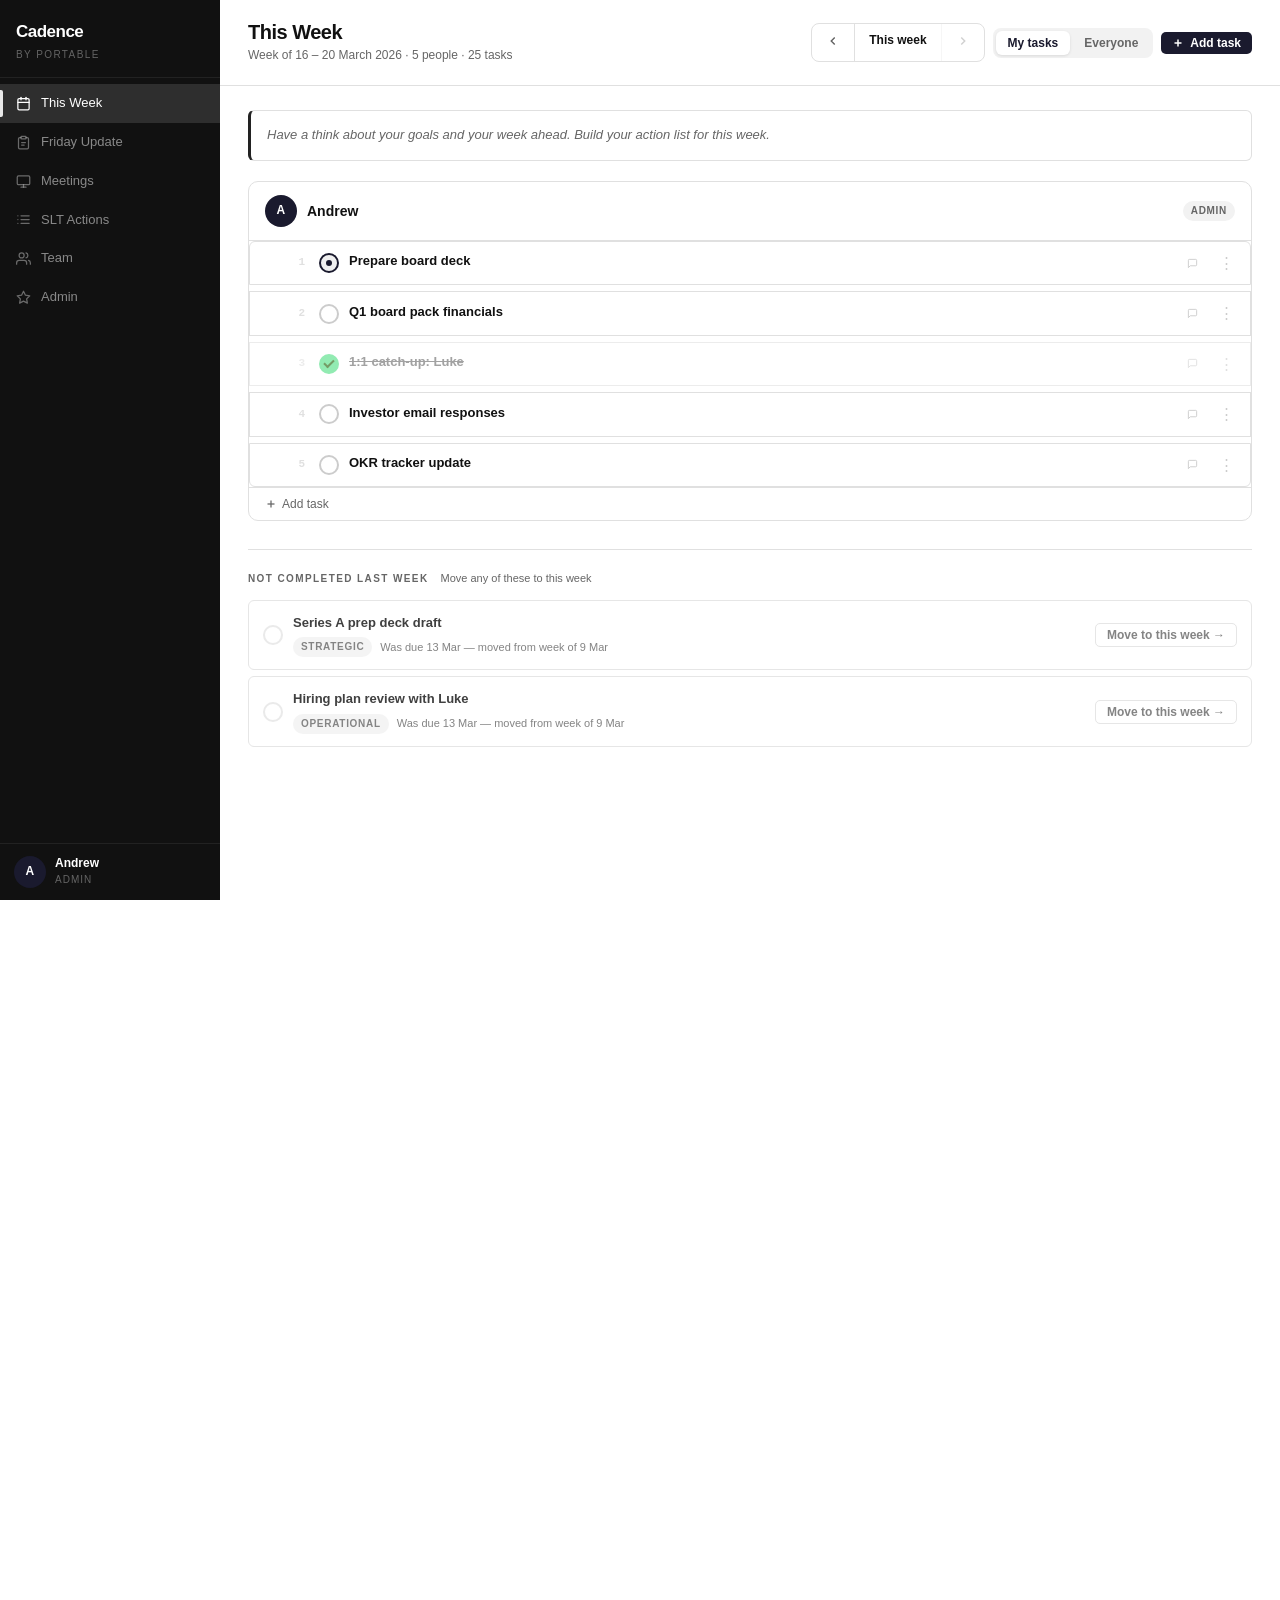
==== commit e3b17146: "UX polish: landing page, wip alignment, meeting mode, Friday Update enhancements - index.html: redir" ====
--- a/index.html
+++ b/index.html
@@ -3,7 +3,8 @@
 <head>
   <meta charset="UTF-8">
   <meta name="viewport" content="width=device-width, initial-scale=1.0">
-  <title>Dashboard — Cadence</title>
+  <title>Cadence</title>
+  <meta http-equiv="refresh" content="0;url=wip.html">
   <link rel="stylesheet" href="styles.css">
 </head>
 <body>
--- a/styles.css
+++ b/styles.css
@@ -1744,6 +1744,44 @@
    35. THIS WEEK PAGE
    ======================== */
 .wip-view { }
+
+/* Hide status labels, tags, goal-links — clean title-only view */
+.wip-view .task-meta { display: none; }
+
+/* Task number */
+.task-num {
+  min-width: 22px; text-align: right;
+  font-size: 11px; font-weight: 700; color: var(--border);
+  font-family: 'Space Mono', monospace;
+  flex-shrink: 0; padding-right: 4px;
+  transition: color 0.15s;
+}
+.task-card:hover .task-num { color: var(--light); }
+
+/* Drag handle */
+.drag-handle {
+  color: var(--border); cursor: grab;
+  font-size: 15px; line-height: 1; flex-shrink: 0;
+  padding: 0 4px 0 0; user-select: none;
+  opacity: 0; transition: opacity 0.15s, color 0.15s;
+}
+.task-card:hover .drag-handle { opacity: 1; }
+.drag-handle:hover { color: var(--mid); }
+.drag-handle:active { cursor: grabbing; }
+.task-card.is-dragging { opacity: 0.35; background: var(--tag-bg); }
+.task-card.drop-above { border-top: 2px solid var(--dark) !important; }
+.task-card.drop-below { border-bottom: 2px solid var(--dark) !important; }
+
+/* Imperative highlight */
+.task-card.task-imperative {
+  background: #FFFBEB !important;
+  border-left: 3px solid #F59E0B !important;
+}
+.task-card.task-imperative .task-title {
+  font-weight: 700; color: #78350F;
+}
+.task-card.task-imperative .task-num { color: #F59E0B !important; }
+
 .wip-prompt {
   padding: 14px 16px; margin-bottom: 20px;
   background: var(--white); border: 1px solid var(--border);
@@ -1779,3 +1817,219 @@
 .carry-moved { animation: fade-in 0.3s ease; }
 @keyframes fade-in { from { opacity: 0; transform: translateY(-4px); } to { opacity: 1; transform: translateY(0); } }
 
+/* ========================
+   36. WIP ALIGNMENT FIXES
+   ======================== */
+/* Center status-btn & actions vertically (task-meta is hidden so single-line titles) */
+.wip-view .task-card { align-items: center; }
+.wip-view .task-card .status-btn { margin-top: 0; }
+.wip-view .task-card .task-actions { margin-top: 0; flex-direction: row; gap: 2px; }
+/* Remove task count sub-line from person headers */
+.wip-view .person-count { display: none !important; }
+/* + Add task button — full-width with padding, separated by border */
+.person-section > .add-task-btn {
+  display: flex;
+  width: 100%;
+  padding: 9px 16px;
+  margin-top: 0;
+  border-top: 1px solid var(--border);
+  color: var(--mid);
+  font-size: 12px;
+  font-weight: 500;
+  transition: color 0.12s, background 0.12s;
+}
+.person-section > .add-task-btn:hover { color: var(--purple); background: var(--bg); }
+.person-section > .add-task-form {
+  padding: 10px 16px 14px;
+  margin-top: 0;
+  border-top: 1px solid var(--border);
+  background: var(--bg);
+  gap: 8px;
+  flex-direction: column;
+}
+
+/* ========================
+   37. FRIDAY UPDATE — SECTION LABELS
+   ======================== */
+/* Make WINS / CHALLENGES / GOALS COMPLETED / QUESTIONS bolder + black */
+.ci-section-label {
+  font-size: 11px;
+  font-weight: 800;
+  text-transform: uppercase;
+  letter-spacing: 0.08em;
+  color: var(--black);
+  margin-bottom: 8px;
+  padding-top: 6px;
+  display: flex;
+  align-items: center;
+  justify-content: space-between;
+}
+/* Goals completed counter badge */
+.ci-goals-counter {
+  font-size: 10px;
+  font-weight: 700;
+  color: var(--mid);
+  background: var(--tag-bg);
+  padding: 1px 7px;
+  border-radius: 20px;
+  font-family: 'Space Mono', monospace;
+  letter-spacing: 0;
+  text-transform: none;
+}
+/* Questions section */
+.ci-ask-btn {
+  font-size: 10px;
+  font-weight: 700;
+  color: var(--mid);
+  border: 1px solid var(--border);
+  padding: 1px 7px;
+  border-radius: 4px;
+  letter-spacing: 0.04em;
+  cursor: pointer;
+  transition: all 0.12s;
+  background: none;
+  text-transform: none;
+}
+.ci-ask-btn:hover { border-color: var(--purple); color: var(--purple); }
+.ci-q-item .ci-item-text { font-style: italic; }
+.ci-q-item .ci-item-text::before { content: 'Q: '; font-weight: 700; font-style: normal; color: var(--mid); }
+.ci-q-compose { padding: 8px 0 4px; }
+.ci-q-compose .form-input-sm { width: 100%; }
+
+/* ========================
+   38. PAST-MEETING OPEN STATE FIX
+   ======================== */
+.past-meeting-body.open { display: block; }
+
+/* ========================
+   39. MEETING MODE OVERLAY
+   ======================== */
+.meeting-overlay {
+  display: none;
+  position: fixed;
+  inset: 0;
+  z-index: 1000;
+  background: var(--white);
+  flex-direction: column;
+}
+.meeting-overlay.open { display: flex; }
+.mo-header {
+  background: var(--black);
+  color: var(--white);
+  padding: 14px 24px;
+  display: flex;
+  align-items: center;
+  gap: 20px;
+  flex-shrink: 0;
+}
+.mo-title-group { flex: 1; min-width: 0; }
+.mo-meeting-title { font-size: 16px; font-weight: 800; color: var(--white); line-height: 1.2; }
+.mo-meeting-meta { font-size: 11px; color: rgba(255,255,255,0.45); margin-top: 2px; }
+.mo-timer {
+  font-family: 'Space Mono', monospace;
+  font-size: 22px;
+  font-weight: 700;
+  color: #E8E8E8;
+  min-width: 58px;
+  text-align: center;
+  flex-shrink: 0;
+}
+.mo-attendees-wrap { display: flex; align-items: center; flex-shrink: 0; }
+.mo-progress-bar { height: 3px; background: rgba(255,255,255,0.1); flex-shrink: 0; }
+.mo-progress-fill { height: 100%; background: #E8E8E8; transition: width 0.4s ease; }
+.mo-body {
+  flex: 1;
+  overflow-y: auto;
+  padding: 28px;
+  max-width: 800px;
+  margin: 0 auto;
+  width: 100%;
+}
+.mo-section-label {
+  font-size: 10px;
+  font-weight: 700;
+  text-transform: uppercase;
+  letter-spacing: 0.12em;
+  color: var(--mid);
+  margin-bottom: 12px;
+}
+.mo-item {
+  border: 1px solid var(--border);
+  border-radius: var(--radius-sm);
+  margin-bottom: 8px;
+  overflow: hidden;
+  transition: border-color 0.15s;
+}
+.mo-item:hover { border-color: #CCCCCC; }
+.mo-item.discussed { border-color: #D1FAE5; background: #F9FEFB; opacity: 0.7; }
+.mo-item-row {
+  display: flex;
+  align-items: center;
+  gap: 12px;
+  padding: 12px 14px;
+}
+.mo-item-check {
+  width: 20px; height: 20px;
+  border-radius: 50%;
+  border: 2px solid #CCCCCC;
+  flex-shrink: 0;
+  cursor: pointer;
+  transition: all 0.15s;
+  display: flex; align-items: center; justify-content: center;
+  background: transparent;
+  padding: 0;
+}
+.mo-item-check:hover { border-color: #166534; }
+.mo-item.discussed .mo-item-check { background: #4ade80; border-color: #4ade80; }
+.mo-item.discussed .mo-item-check::after {
+  content: '';
+  display: block;
+  width: 10px; height: 6px;
+  border-left: 2.5px solid #1a5c00;
+  border-bottom: 2.5px solid #1a5c00;
+  transform: rotate(-45deg) translate(1px, -1px);
+}
+.mo-item-num {
+  font-size: 10px; font-weight: 700; color: var(--mid);
+  background: var(--tag-bg); border-radius: 4px;
+  width: 20px; height: 20px;
+  display: flex; align-items: center; justify-content: center;
+  flex-shrink: 0; font-family: 'Space Mono', monospace;
+}
+.mo-item.discussed .mo-item-num { opacity: 0.4; }
+.mo-item-body { flex: 1; min-width: 0; }
+.mo-item-title { font-size: 13px; font-weight: 600; color: var(--black); line-height: 1.35; }
+.mo-item.discussed .mo-item-title { text-decoration: line-through; color: var(--mid); }
+.mo-item-source { font-size: 11px; color: var(--mid); margin-top: 2px; }
+.mo-item-right { display: flex; align-items: center; gap: 6px; flex-shrink: 0; }
+.mo-item-dur {
+  font-size: 10px; color: var(--mid);
+  background: var(--tag-bg); padding: 2px 8px;
+  border-radius: 20px; white-space: nowrap;
+  font-family: 'Space Mono', monospace;
+}
+.mo-item-notes-panel {
+  display: none;
+  padding: 0 14px 14px 46px;
+  border-top: 1px solid var(--border);
+  background: var(--bg);
+}
+.mo-item-notes-panel.open { display: block; }
+.mo-item-notes-panel textarea { margin-top: 10px; width: 100%; }
+.mo-action-badge {
+  display: none;
+  margin-top: 6px;
+  font-size: 11px; font-weight: 600; color: #166534;
+  background: #F0FDF4; border: 1px solid #D1FAE5;
+  padding: 3px 10px; border-radius: 4px;
+  width: fit-content;
+}
+.mo-action-badge.visible { display: block; }
+.mo-done-banner {
+  text-align: center;
+  padding: 40px 20px;
+  color: var(--mid);
+  font-size: 14px;
+  font-style: italic;
+}
+
